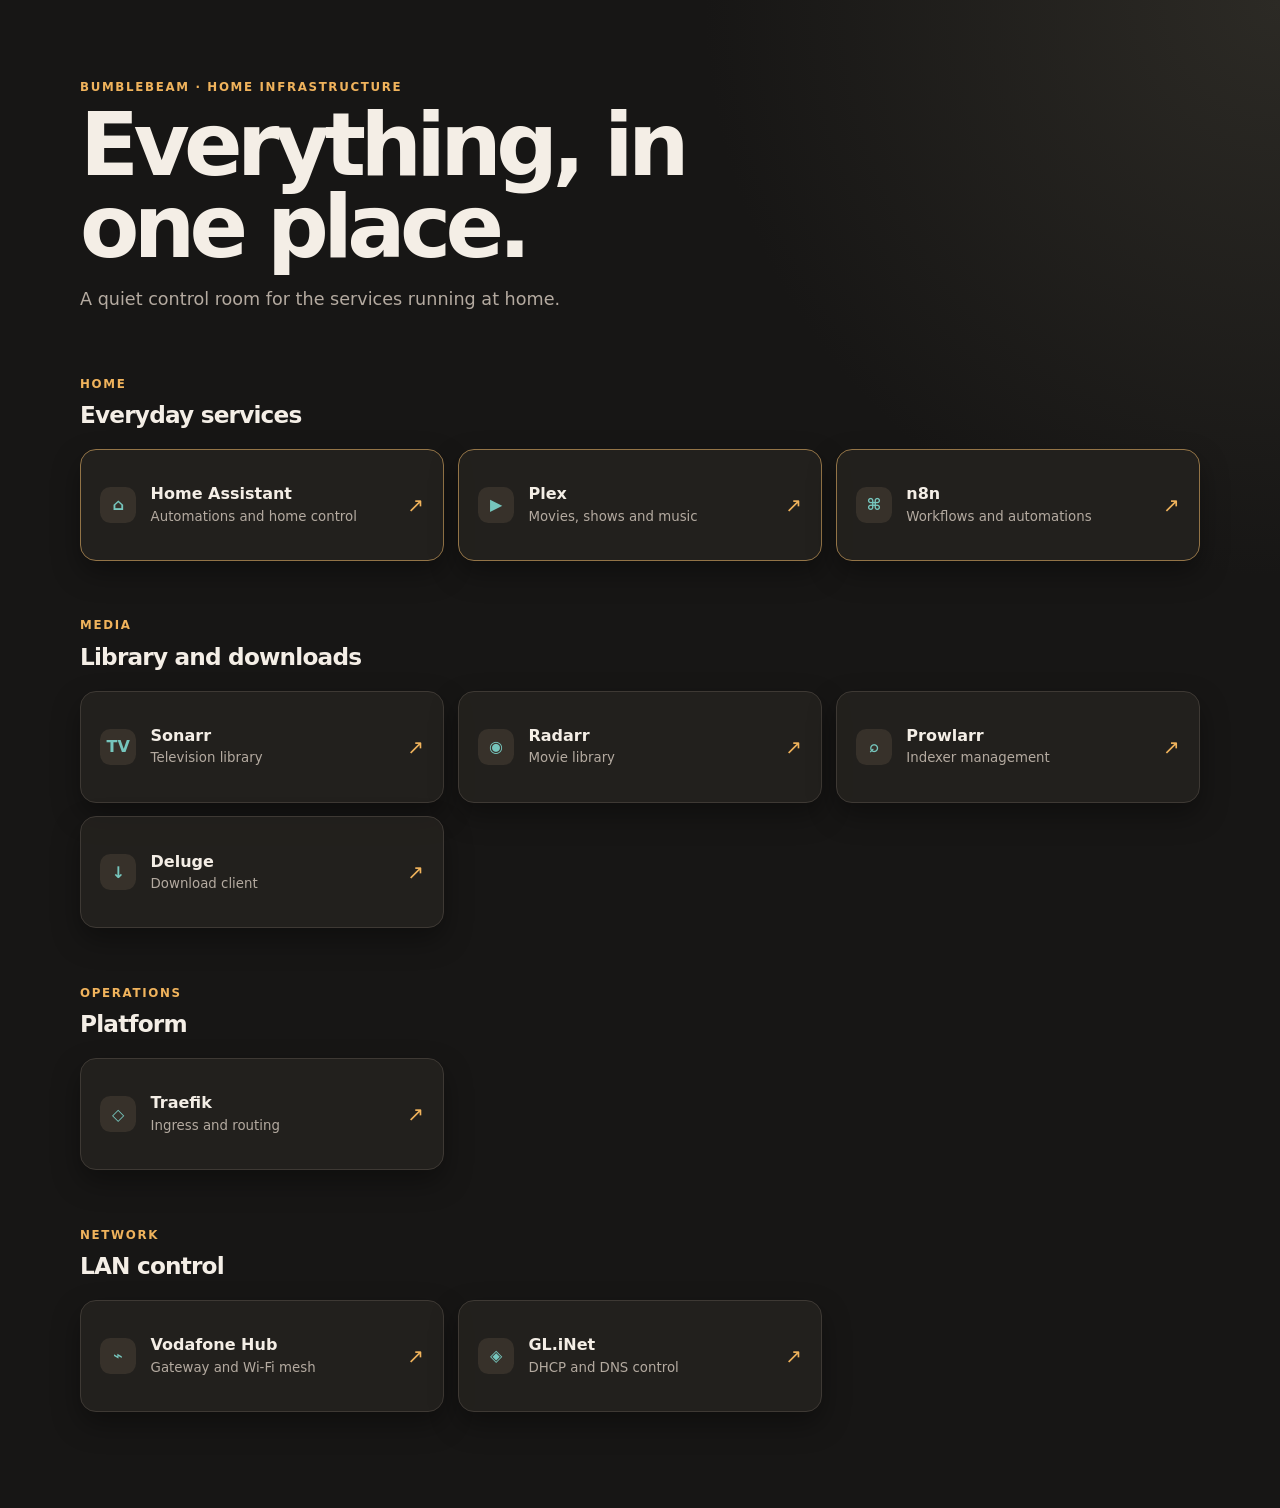
==== portal/site/index.html @ 0d10c1bb "Retire redundant Jackett service" ====
<!doctype html>
<html lang="en">
  <head>
    <meta charset="utf-8">
    <meta name="viewport" content="width=device-width, initial-scale=1">
    <meta name="color-scheme" content="dark">
    <title>Bumblebeam</title>
    <link rel="stylesheet" href="styles.css">
  </head>
  <body>
    <main class="shell">
      <header class="hero">
        <p class="eyebrow">Bumblebeam · Home Infrastructure</p>
        <h1>Everything, in one place.</h1>
        <p class="lede">A quiet control room for the services running at home.</p>
      </header>

      <section aria-labelledby="home-services">
        <div class="section-heading">
          <p class="section-label">Home</p>
          <h2 id="home-services">Everyday services</h2>
        </div>
        <div class="grid">
          <a class="card card--primary" href="http://hass.svc.home.arpa">
            <span class="icon">⌂</span><span><strong>Home Assistant</strong><small>Automations and home control</small></span><span class="arrow">↗</span>
          </a>
          <a class="card card--primary" href="http://plex.svc.home.arpa">
            <span class="icon">▶</span><span><strong>Plex</strong><small>Movies, shows and music</small></span><span class="arrow">↗</span>
          </a>
          <a class="card card--primary" href="https://n8n.drdavient.com" title="Opens the public HTTPS endpoint; n8n has no trusted local TLS (see ADR 0005)">
            <span class="icon">⌘</span><span><strong>n8n</strong><small>Workflows and automations</small></span><span class="arrow">↗</span>
          </a>
        </div>
      </section>

      <section aria-labelledby="media-services">
        <div class="section-heading">
          <p class="section-label">Media</p>
          <h2 id="media-services">Library and downloads</h2>
        </div>
        <div class="grid">
          <a class="card" href="http://sonarr.svc.home.arpa"><span class="icon">TV</span><span><strong>Sonarr</strong><small>Television library</small></span><span class="arrow">↗</span></a>
          <a class="card" href="http://radarr.svc.home.arpa"><span class="icon">◉</span><span><strong>Radarr</strong><small>Movie library</small></span><span class="arrow">↗</span></a>
          <a class="card" href="http://prowlarr.svc.home.arpa"><span class="icon">⌕</span><span><strong>Prowlarr</strong><small>Indexer management</small></span><span class="arrow">↗</span></a>
          <a class="card" href="http://deluge.svc.home.arpa"><span class="icon">↓</span><span><strong>Deluge</strong><small>Download client</small></span><span class="arrow">↗</span></a>
        </div>
      </section>

      <section aria-labelledby="operations">
        <div class="section-heading">
          <p class="section-label">Operations</p>
          <h2 id="operations">Platform</h2>
        </div>
        <div class="grid">
          <a class="card" href="http://traefik.svc.home.arpa"><span class="icon">◇</span><span><strong>Traefik</strong><small>Ingress and routing</small></span><span class="arrow">↗</span></a>
        </div>
      </section>

      <section aria-labelledby="network">
        <div class="section-heading">
          <p class="section-label">Network</p>
          <h2 id="network">LAN control</h2>
        </div>
        <div class="grid">
          <a class="card" href="http://vodafone.home.arpa"><span class="icon">⌁</span><span><strong>Vodafone Hub</strong><small>Gateway and Wi-Fi mesh</small></span><span class="arrow">↗</span></a>
          <a class="card" href="http://glinet.home.arpa"><span class="icon">◈</span><span><strong>GL.iNet</strong><small>DHCP and DNS control</small></span><span class="arrow">↗</span></a>
        </div>
      </section>
    </main>
  </body>
</html>
---- portal/site/styles.css ----
:root {
  color-scheme: dark;
  --ink: #f4eee6;
  --muted: #b4aaa0;
  --ground: #171615;
  --panel: #24211e;
  --line: #3e3934;
  --amber: #f0b35c;
  --teal: #76c6bd;
  --shadow: rgba(0, 0, 0, .35);
  font-family: Inter, ui-sans-serif, system-ui, -apple-system, BlinkMacSystemFont, "Segoe UI", sans-serif;
}

* { box-sizing: border-box; }
body { margin: 0; min-width: 320px; background: radial-gradient(circle at top right, #2c2a25 0, transparent 36rem), var(--ground); color: var(--ink); }
.shell { width: min(1120px, calc(100% - 2.5rem)); margin: 0 auto; padding: 5rem 0 6rem; }
.hero { max-width: 720px; margin-bottom: 4rem; }
.eyebrow, .section-label { margin: 0 0 .65rem; color: var(--amber); font-size: .74rem; font-weight: 750; letter-spacing: .14em; text-transform: uppercase; }
h1, h2, p { margin-top: 0; }
h1 { max-width: 680px; margin-bottom: 1rem; font-size: clamp(2.7rem, 7vw, 5.4rem); line-height: .95; letter-spacing: -.065em; }
h2 { margin-bottom: 1.3rem; font-size: 1.45rem; letter-spacing: -.035em; }
.lede { color: var(--muted); font-size: 1.1rem; line-height: 1.6; }
section + section { margin-top: 3.6rem; }
.grid { display: grid; grid-template-columns: repeat(3, minmax(0, 1fr)); gap: .85rem; }
.card { display: grid; grid-template-columns: auto 1fr auto; gap: .9rem; align-items: center; min-height: 112px; padding: 1.2rem; border: 1px solid var(--line); border-radius: 1rem; background: color-mix(in srgb, var(--panel) 88%, transparent); color: inherit; text-decoration: none; box-shadow: 0 12px 28px var(--shadow); transition: transform .18s ease, border-color .18s ease, background .18s ease; }
.card:hover { transform: translateY(-3px); border-color: var(--amber); background: #2b2824; }
.card:focus-visible { outline: 3px solid var(--teal); outline-offset: 3px; }
.card--primary { border-color: color-mix(in srgb, var(--amber) 48%, var(--line)); }
.icon { display: grid; width: 2.25rem; height: 2.25rem; place-items: center; border-radius: .65rem; background: #37312a; color: var(--teal); font-weight: 800; }
strong, small { display: block; }
strong { margin-bottom: .28rem; font-size: 1rem; }
small { color: var(--muted); line-height: 1.35; }
.arrow { color: var(--amber); font-size: 1.25rem; }
@media (max-width: 760px) { .shell { width: min(100% - 1.5rem, 560px); padding-top: 3rem; } .grid { grid-template-columns: 1fr; } }
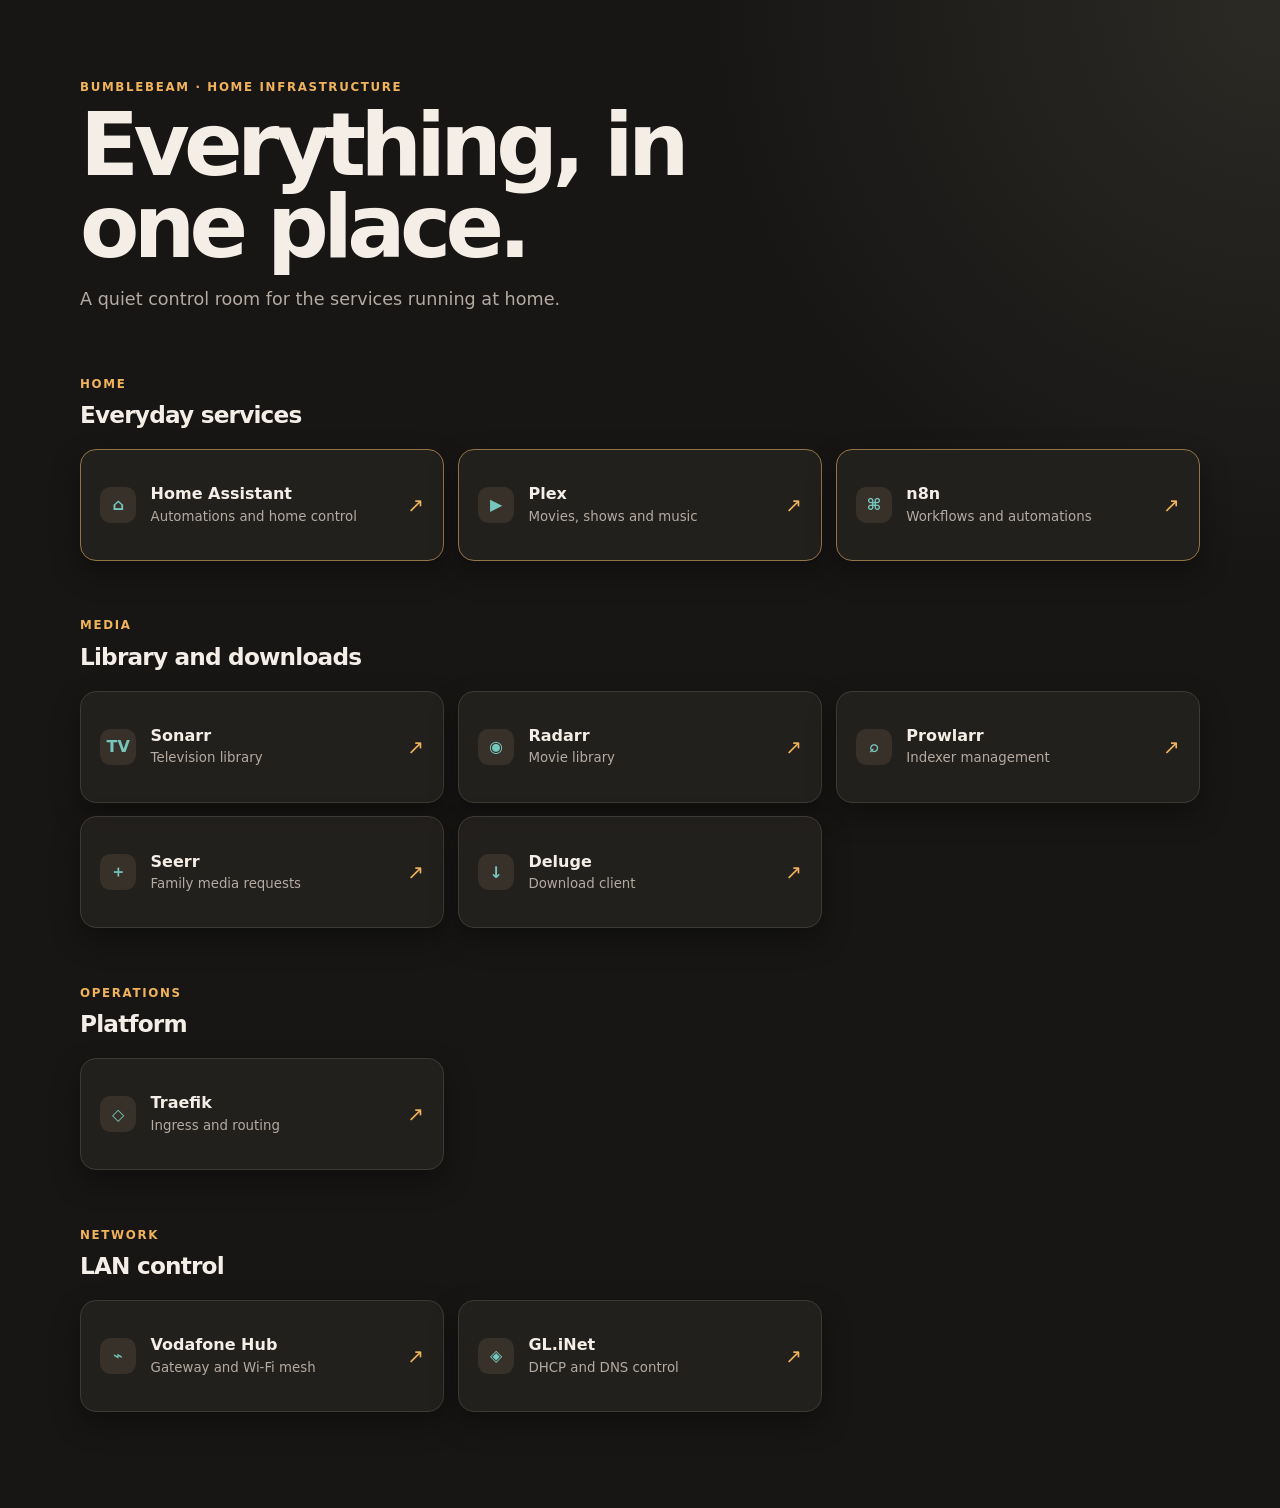
==== commit fc153954: "Add Seerr family request interface" ====
--- a/portal/site/index.html
+++ b/portal/site/index.html
@@ -42,6 +42,7 @@
           <a class="card" href="http://sonarr.svc.home.arpa"><span class="icon">TV</span><span><strong>Sonarr</strong><small>Television library</small></span><span class="arrow">↗</span></a>
           <a class="card" href="http://radarr.svc.home.arpa"><span class="icon">◉</span><span><strong>Radarr</strong><small>Movie library</small></span><span class="arrow">↗</span></a>
           <a class="card" href="http://prowlarr.svc.home.arpa"><span class="icon">⌕</span><span><strong>Prowlarr</strong><small>Indexer management</small></span><span class="arrow">↗</span></a>
+          <a class="card" href="http://seerr.svc.home.arpa"><span class="icon">＋</span><span><strong>Seerr</strong><small>Family media requests</small></span><span class="arrow">↗</span></a>
           <a class="card" href="http://deluge.svc.home.arpa"><span class="icon">↓</span><span><strong>Deluge</strong><small>Download client</small></span><span class="arrow">↗</span></a>
         </div>
       </section>
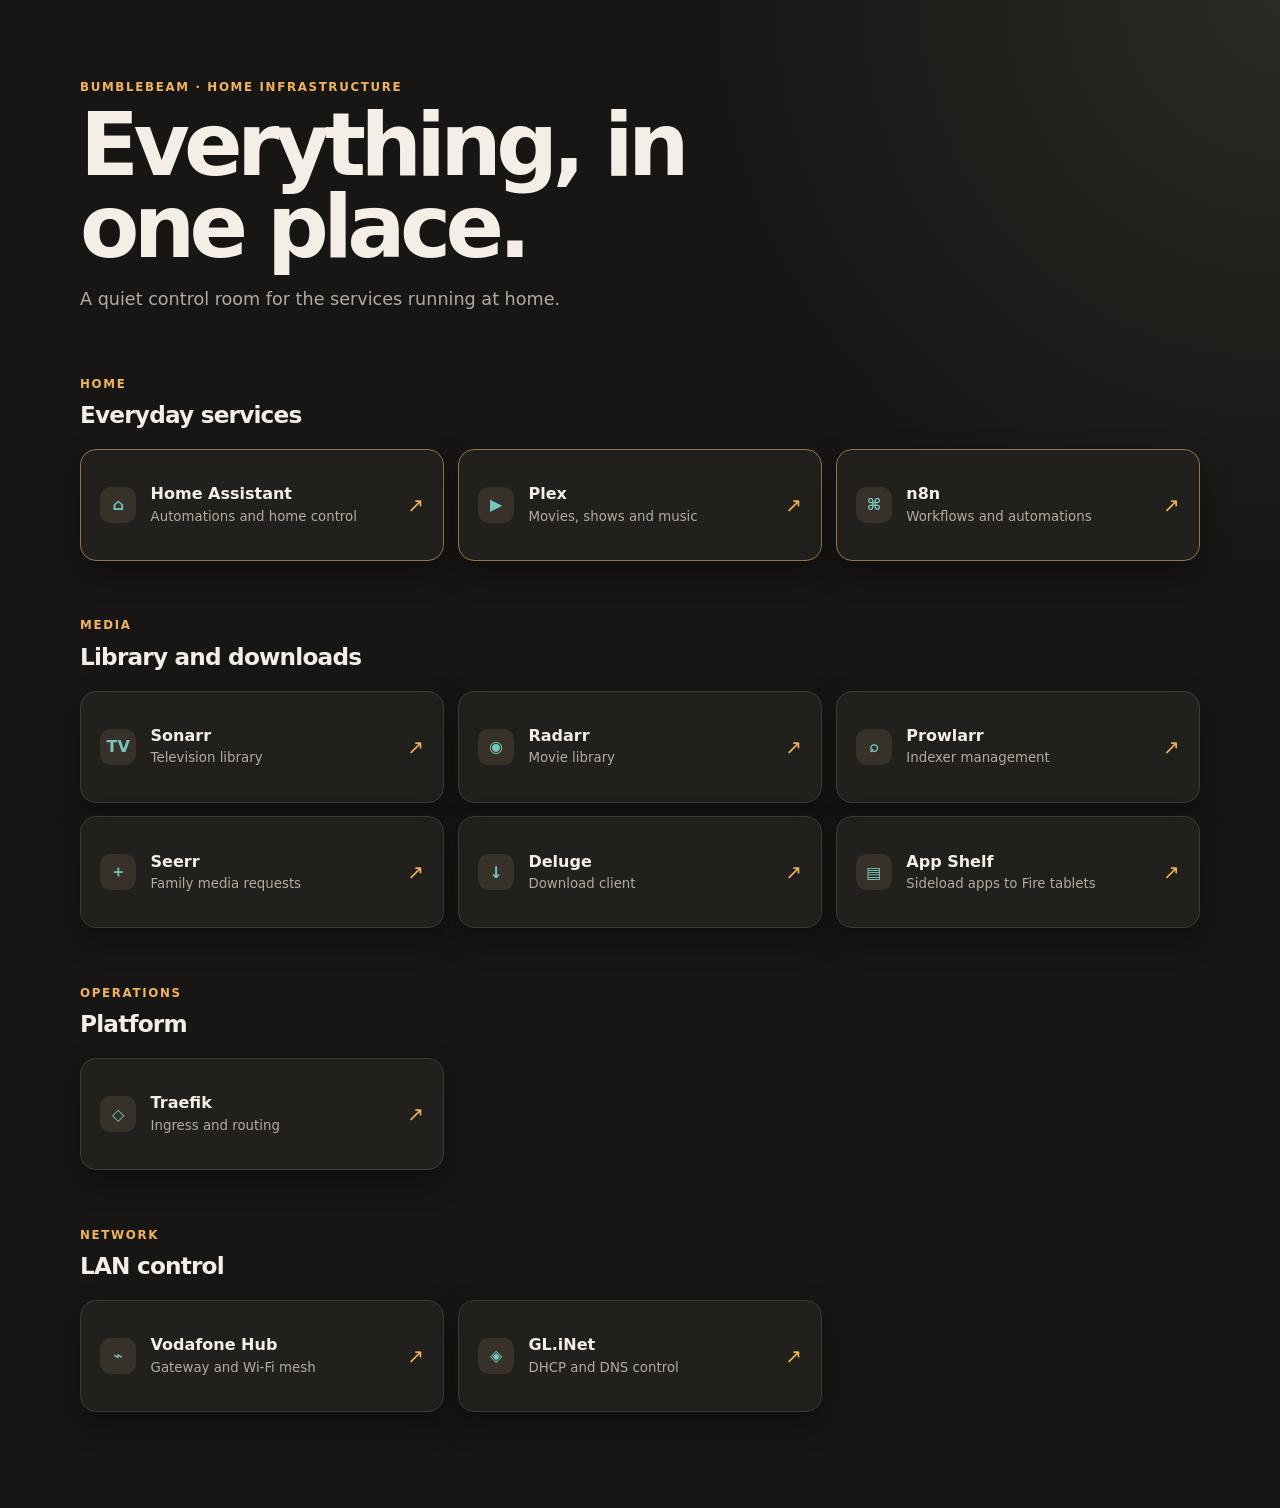
==== commit acd37b3d: "Add LAN app shelf for Fire tablet sideloading Traefik-attached stack serving a family APK catalog at" ====
--- a/portal/site/index.html
+++ b/portal/site/index.html
@@ -44,6 +44,7 @@
           <a class="card" href="http://prowlarr.svc.home.arpa"><span class="icon">⌕</span><span><strong>Prowlarr</strong><small>Indexer management</small></span><span class="arrow">↗</span></a>
           <a class="card" href="http://seerr.svc.home.arpa"><span class="icon">＋</span><span><strong>Seerr</strong><small>Family media requests</small></span><span class="arrow">↗</span></a>
           <a class="card" href="http://deluge.svc.home.arpa"><span class="icon">↓</span><span><strong>Deluge</strong><small>Download client</small></span><span class="arrow">↗</span></a>
+          <a class="card" href="http://apps.svc.home.arpa"><span class="icon">▤</span><span><strong>App Shelf</strong><small>Sideload apps to Fire tablets</small></span><span class="arrow">↗</span></a>
         </div>
       </section>
 
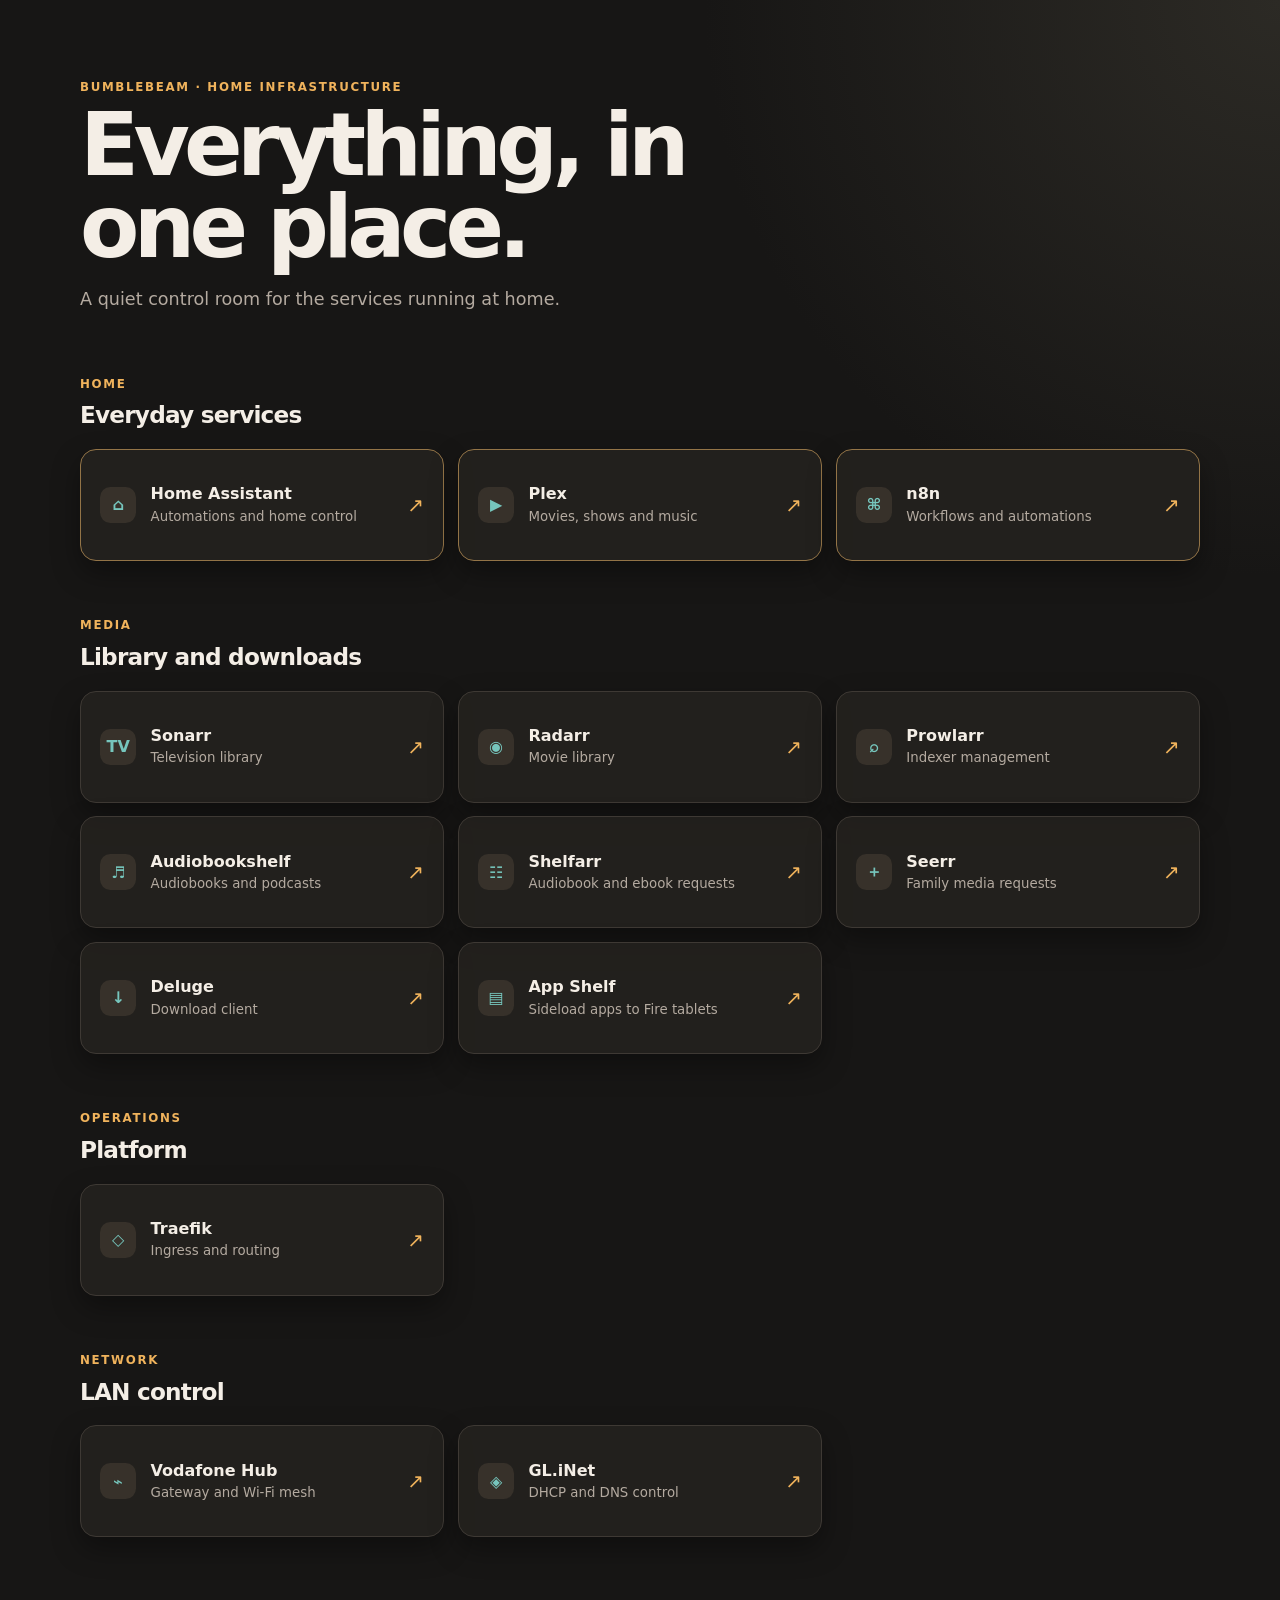
==== commit 27427a2d: "Prepare Audiobookshelf and Shelfarr audiobook stack Audiobookshelf gets a standalone Traefik-attache" ====
--- a/portal/site/index.html
+++ b/portal/site/index.html
@@ -42,6 +42,8 @@
           <a class="card" href="http://sonarr.svc.home.arpa"><span class="icon">TV</span><span><strong>Sonarr</strong><small>Television library</small></span><span class="arrow">↗</span></a>
           <a class="card" href="http://radarr.svc.home.arpa"><span class="icon">◉</span><span><strong>Radarr</strong><small>Movie library</small></span><span class="arrow">↗</span></a>
           <a class="card" href="http://prowlarr.svc.home.arpa"><span class="icon">⌕</span><span><strong>Prowlarr</strong><small>Indexer management</small></span><span class="arrow">↗</span></a>
+          <a class="card" href="http://audiobookshelf.svc.home.arpa"><span class="icon">♬</span><span><strong>Audiobookshelf</strong><small>Audiobooks and podcasts</small></span><span class="arrow">↗</span></a>
+          <a class="card" href="http://shelfarr.svc.home.arpa"><span class="icon">☷</span><span><strong>Shelfarr</strong><small>Audiobook and ebook requests</small></span><span class="arrow">↗</span></a>
           <a class="card" href="http://seerr.svc.home.arpa"><span class="icon">＋</span><span><strong>Seerr</strong><small>Family media requests</small></span><span class="arrow">↗</span></a>
           <a class="card" href="http://deluge.svc.home.arpa"><span class="icon">↓</span><span><strong>Deluge</strong><small>Download client</small></span><span class="arrow">↗</span></a>
           <a class="card" href="http://apps.svc.home.arpa"><span class="icon">▤</span><span><strong>App Shelf</strong><small>Sideload apps to Fire tablets</small></span><span class="arrow">↗</span></a>
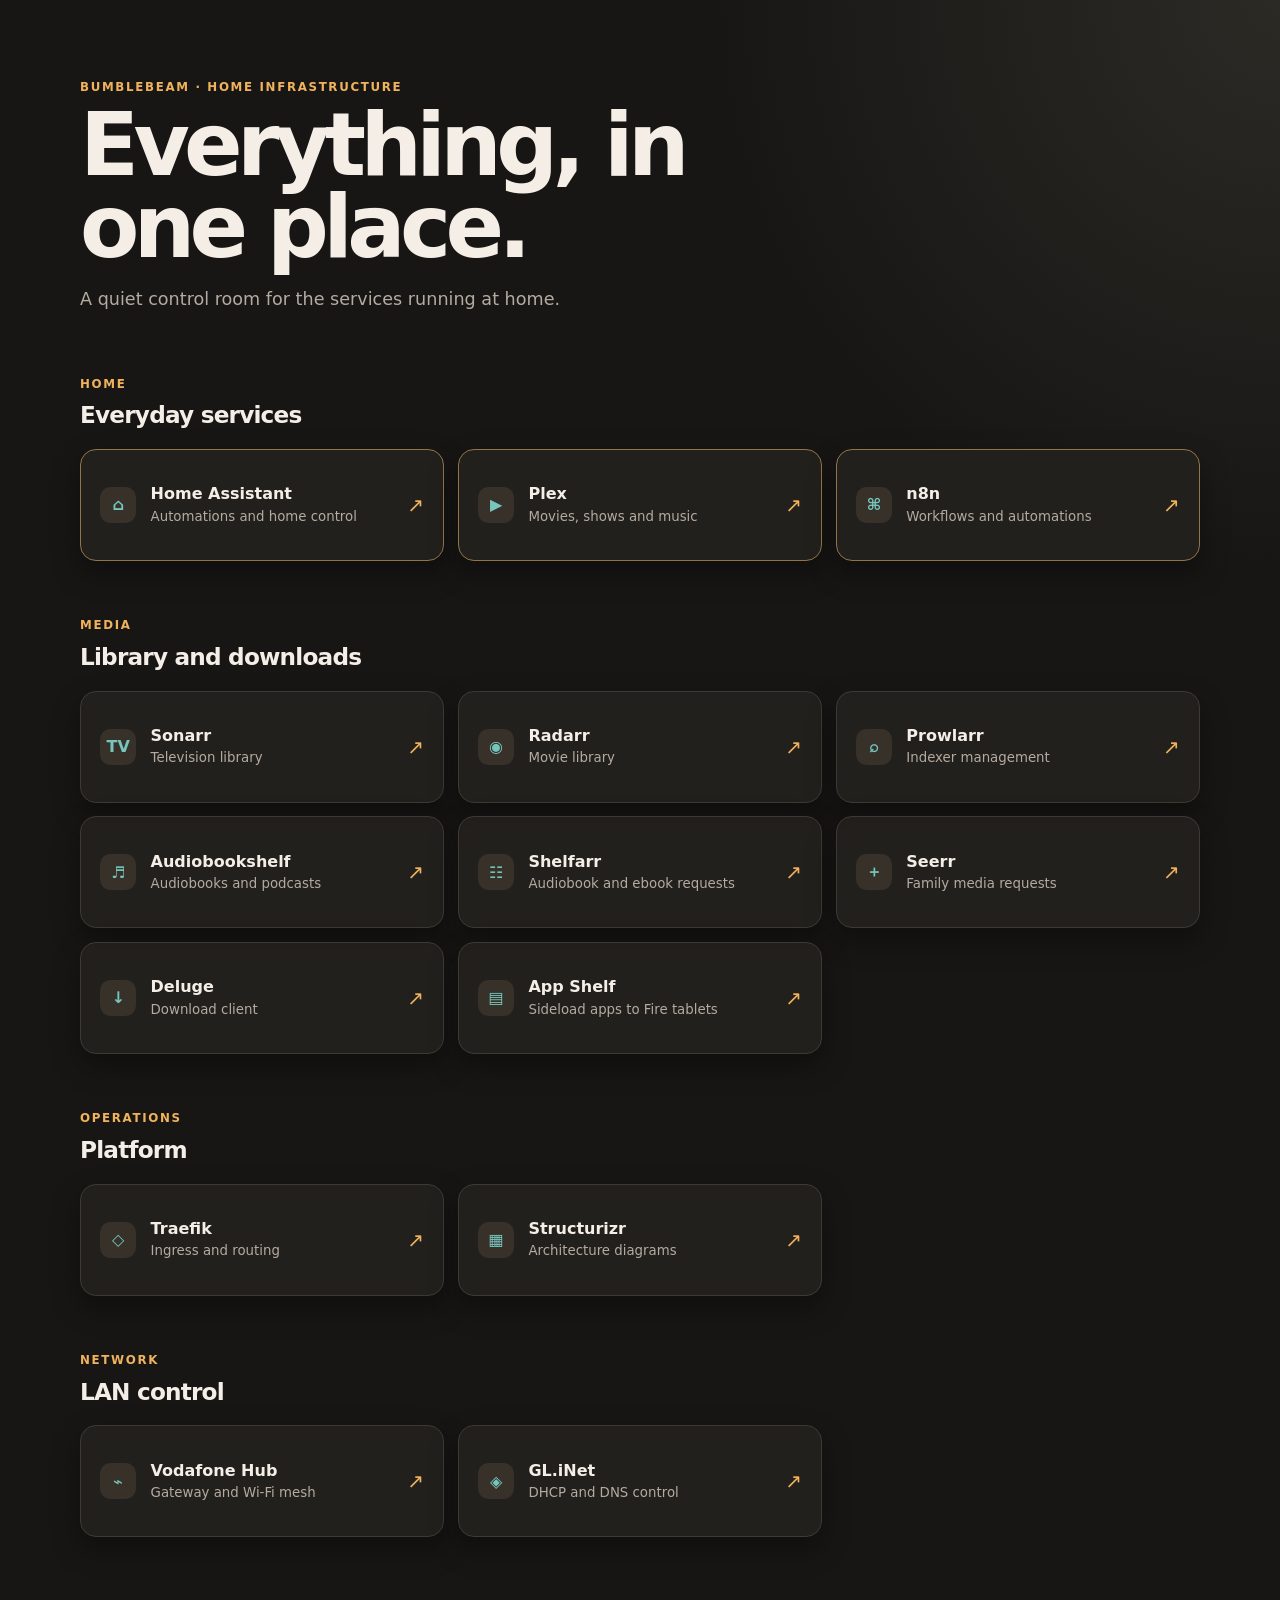
==== commit 3a4deb91: "Route Structurizr Lite through Traefik Structurizr Lite joins traefik-net with a structurizr.svc.hom" ====
--- a/portal/site/index.html
+++ b/portal/site/index.html
@@ -57,6 +57,7 @@
         </div>
         <div class="grid">
           <a class="card" href="http://traefik.svc.home.arpa"><span class="icon">◇</span><span><strong>Traefik</strong><small>Ingress and routing</small></span><span class="arrow">↗</span></a>
+          <a class="card" href="http://structurizr.svc.home.arpa"><span class="icon">▦</span><span><strong>Structurizr</strong><small>Architecture diagrams</small></span><span class="arrow">↗</span></a>
         </div>
       </section>
 
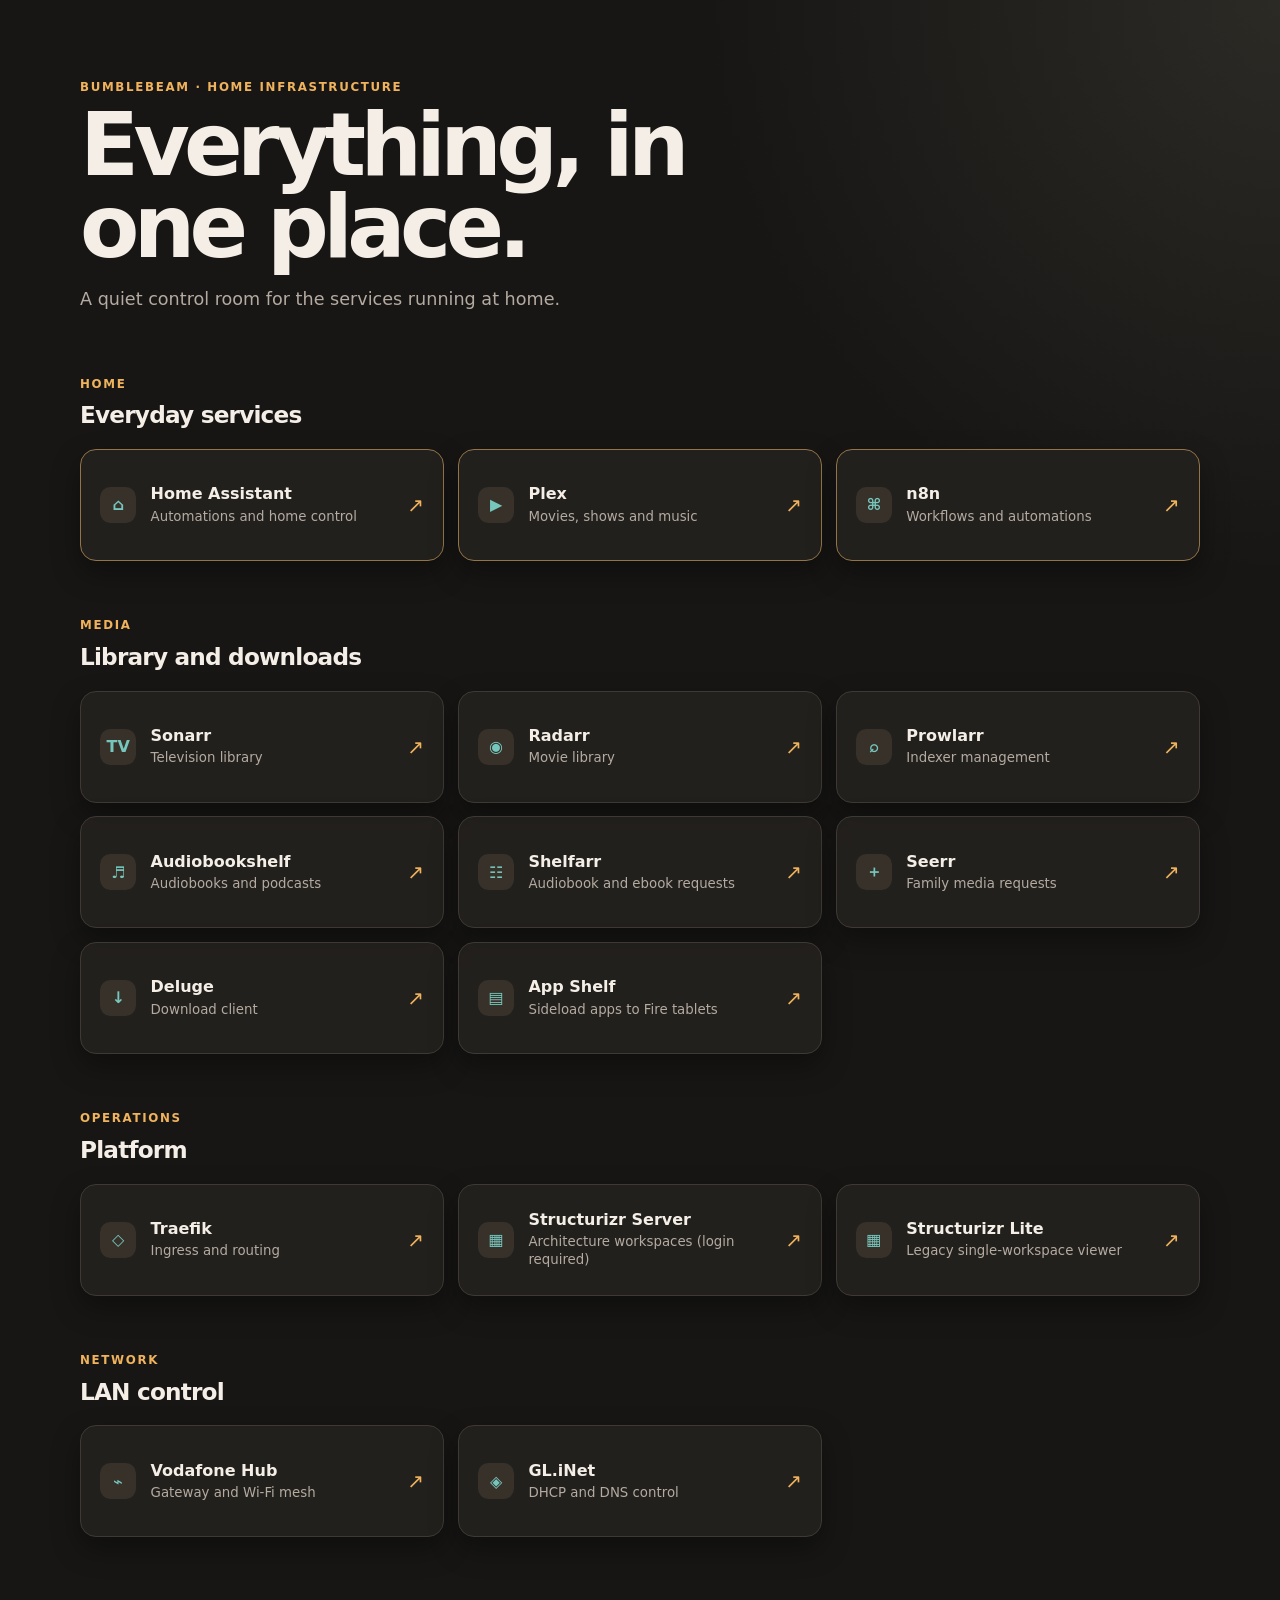
==== commit 74cf0b48: "Deploy Structurizr Server: open core built from source (ADR 0014) Prebuilt image licence-gates serve" ====
--- a/portal/site/index.html
+++ b/portal/site/index.html
@@ -57,7 +57,8 @@
         </div>
         <div class="grid">
           <a class="card" href="http://traefik.svc.home.arpa"><span class="icon">◇</span><span><strong>Traefik</strong><small>Ingress and routing</small></span><span class="arrow">↗</span></a>
-          <a class="card" href="http://structurizr.svc.home.arpa"><span class="icon">▦</span><span><strong>Structurizr</strong><small>Architecture diagrams</small></span><span class="arrow">↗</span></a>
+          <a class="card" href="http://structurizr-server.svc.home.arpa"><span class="icon">▦</span><span><strong>Structurizr Server</strong><small>Architecture workspaces (login required)</small></span><span class="arrow">↗</span></a>
+          <a class="card" href="http://structurizr.svc.home.arpa"><span class="icon">▦</span><span><strong>Structurizr Lite</strong><small>Legacy single-workspace viewer</small></span><span class="arrow">↗</span></a>
         </div>
       </section>
 
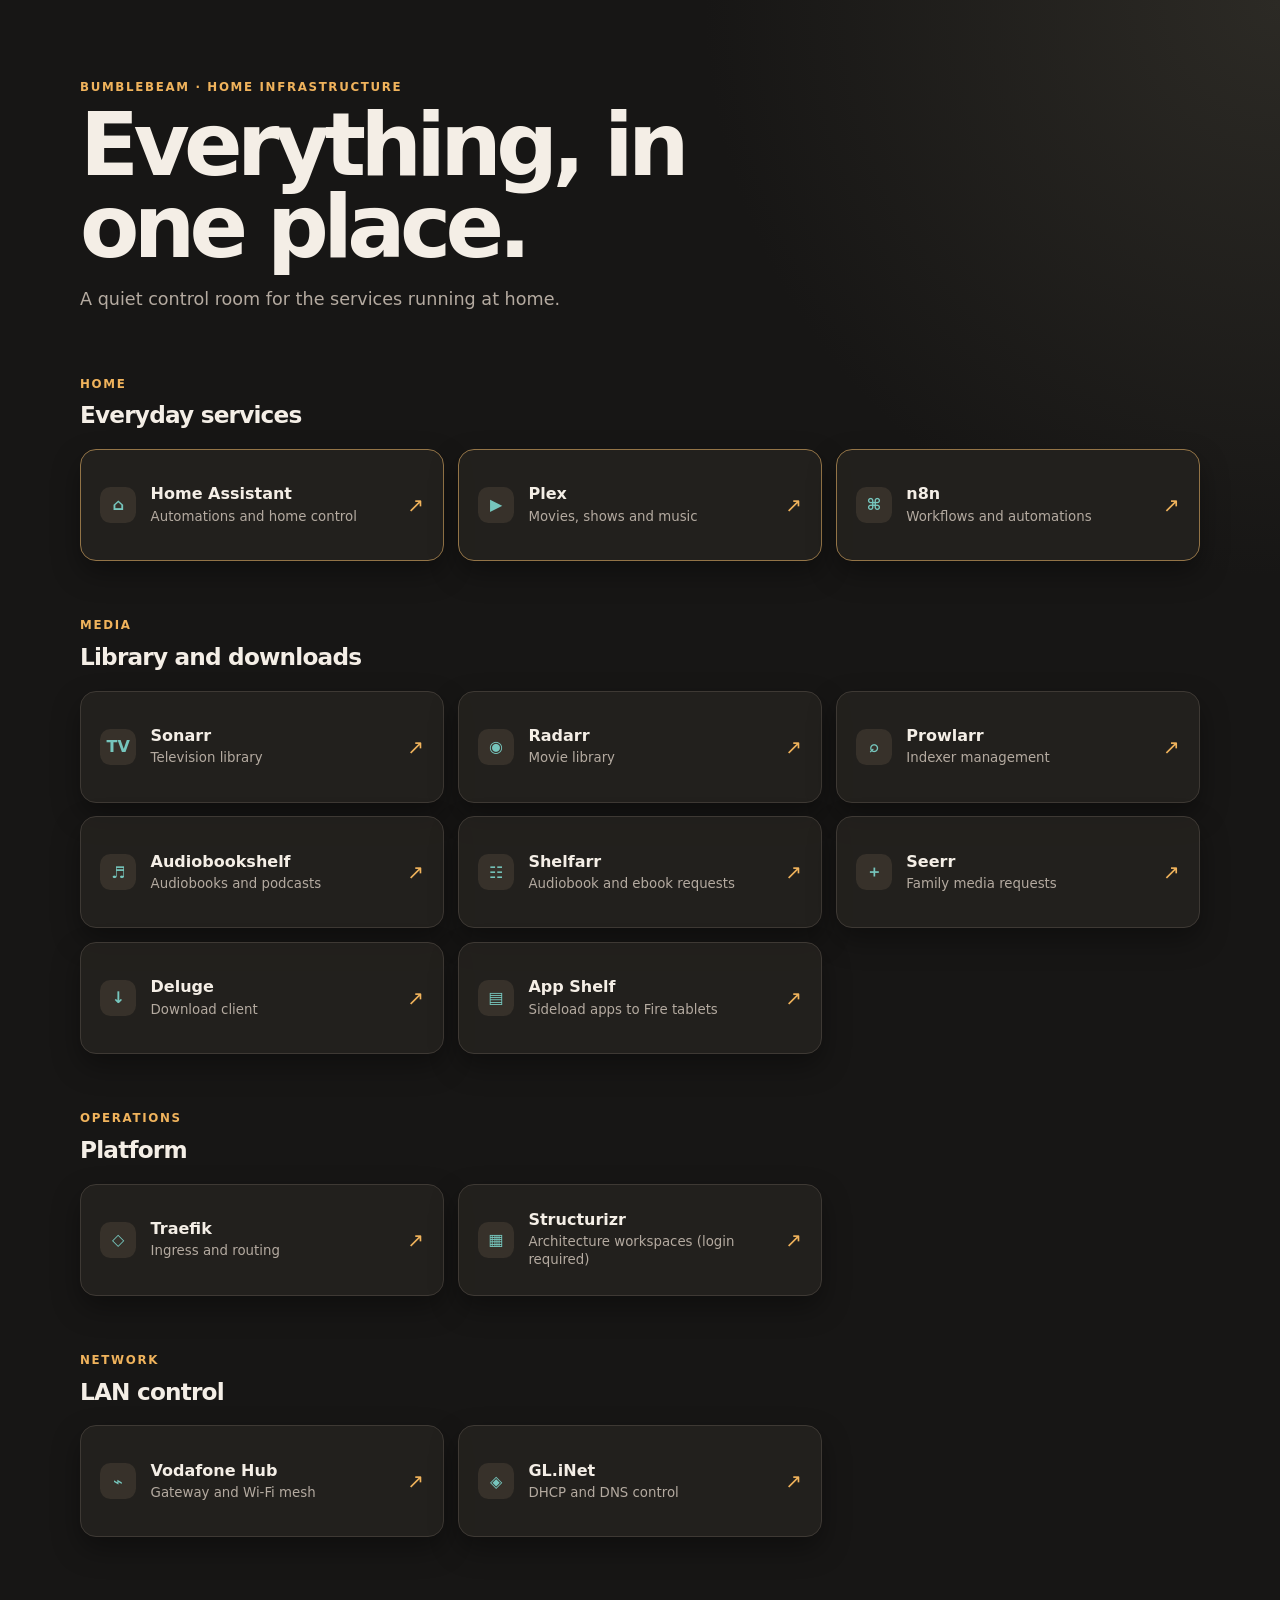
==== commit 2503b478: "Retire Structurizr Lite after Server handover acceptance Owner smoke test passed. Container down, po" ====
--- a/portal/site/index.html
+++ b/portal/site/index.html
@@ -57,8 +57,7 @@
         </div>
         <div class="grid">
           <a class="card" href="http://traefik.svc.home.arpa"><span class="icon">◇</span><span><strong>Traefik</strong><small>Ingress and routing</small></span><span class="arrow">↗</span></a>
-          <a class="card" href="http://structurizr-server.svc.home.arpa"><span class="icon">▦</span><span><strong>Structurizr Server</strong><small>Architecture workspaces (login required)</small></span><span class="arrow">↗</span></a>
-          <a class="card" href="http://structurizr.svc.home.arpa"><span class="icon">▦</span><span><strong>Structurizr Lite</strong><small>Legacy single-workspace viewer</small></span><span class="arrow">↗</span></a>
+          <a class="card" href="http://structurizr.svc.home.arpa"><span class="icon">▦</span><span><strong>Structurizr</strong><small>Architecture workspaces (login required)</small></span><span class="arrow">↗</span></a>
         </div>
       </section>
 
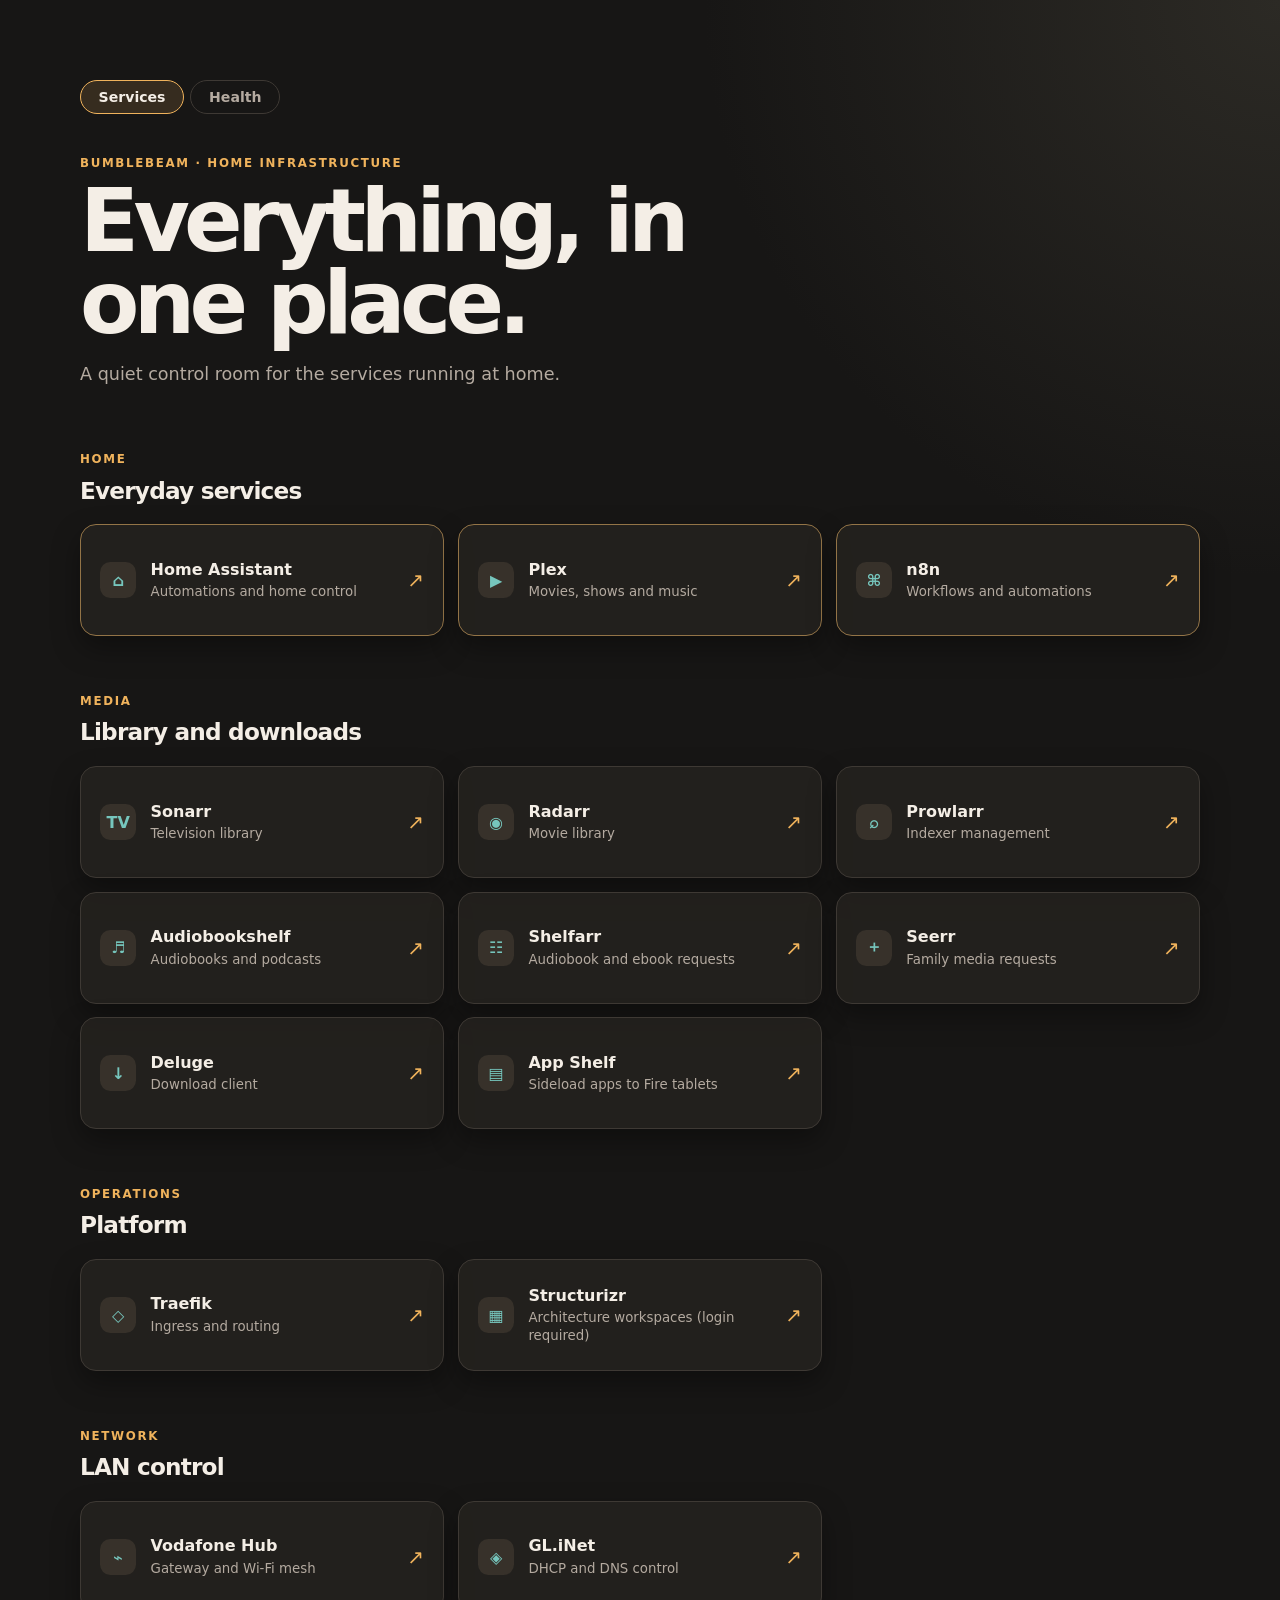
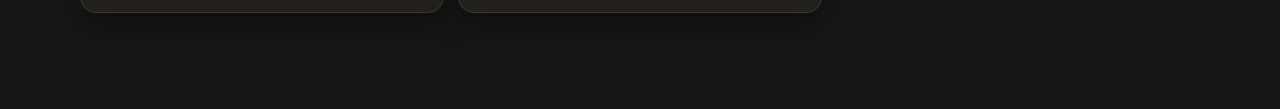
==== commit f93306b6: "Portal: Health tab with live per-service status tiles Static-site dashboard: health.html/health.js p" ====
--- a/portal/site/index.html
+++ b/portal/site/index.html
@@ -9,6 +9,11 @@
   </head>
   <body>
     <main class="shell">
+      <nav class="tabs" aria-label="Portal sections">
+        <a class="tab" href="index.html" aria-current="page">Services</a>
+        <a class="tab" href="health.html">Health</a>
+      </nav>
+
       <header class="hero">
         <p class="eyebrow">Bumblebeam · Home Infrastructure</p>
         <h1>Everything, in one place.</h1>
--- a/portal/site/styles.css
+++ b/portal/site/styles.css
@@ -32,3 +32,35 @@
 small { color: var(--muted); line-height: 1.35; }
 .arrow { color: var(--amber); font-size: 1.25rem; }
 @media (max-width: 760px) { .shell { width: min(100% - 1.5rem, 560px); padding-top: 3rem; } .grid { grid-template-columns: 1fr; } }
+
+/* Tabs (Services / Health) */
+.tabs { display: flex; gap: .4rem; margin-bottom: 2.6rem; }
+.tab { padding: .5rem 1.1rem; border: 1px solid var(--line); border-radius: 999px; color: var(--muted); font-size: .88rem; font-weight: 650; text-decoration: none; transition: color .18s ease, border-color .18s ease; }
+.tab:hover { color: var(--ink); border-color: var(--amber); }
+.tab[aria-current="page"] { color: var(--ink); border-color: var(--amber); background: color-mix(in srgb, var(--amber) 14%, transparent); }
+
+/* Health dashboard */
+.hero--compact { margin-bottom: 3rem; }
+.hero--compact h1 { font-size: clamp(2.2rem, 5vw, 3.6rem); }
+.refresh { margin-left: 1rem; padding: .4rem .95rem; border: 1px solid var(--line); border-radius: 999px; background: transparent; color: var(--muted); font: inherit; font-size: .85rem; cursor: pointer; transition: color .18s ease, border-color .18s ease; }
+.refresh:hover { color: var(--ink); border-color: var(--amber); }
+.refresh:focus-visible { outline: 3px solid var(--teal); outline-offset: 3px; }
+
+/* Status colors are reserved for state and always paired with a text label. */
+:root { --status-good: #0ca30c; --status-warning: #fab219; --status-critical: #d03b3b; }
+.tile { display: grid; grid-template-columns: auto 1fr auto; gap: .9rem; align-items: center; min-height: 96px; padding: 1.1rem 1.2rem; border: 1px solid var(--line); border-radius: 1rem; background: color-mix(in srgb, var(--panel) 88%, transparent); }
+.tile-glyph { display: grid; width: 2.25rem; height: 2.25rem; place-items: center; border-radius: .65rem; background: #37312a; font-weight: 800; color: var(--muted); }
+.tile-state { justify-self: end; font-size: .82rem; font-weight: 750; letter-spacing: .06em; text-transform: uppercase; color: var(--muted); }
+.tile-detail { color: var(--muted); }
+.tile[data-state="up"] .tile-glyph { color: var(--status-good); }
+.tile[data-state="up"] .tile-state { color: var(--status-good); }
+.tile[data-state="slow"] .tile-glyph { color: var(--status-warning); }
+.tile[data-state="slow"] .tile-state { color: var(--status-warning); }
+.tile[data-state="down"] .tile-glyph { color: var(--status-critical); }
+.tile[data-state="down"] .tile-state { color: var(--status-critical); }
+.tile[data-state="down"] { border-color: color-mix(in srgb, var(--status-critical) 45%, var(--line)); }
+
+@media (prefers-reduced-motion: reduce) {
+  .card, .tab, .refresh { transition: none; }
+  .card:hover { transform: none; }
+}
